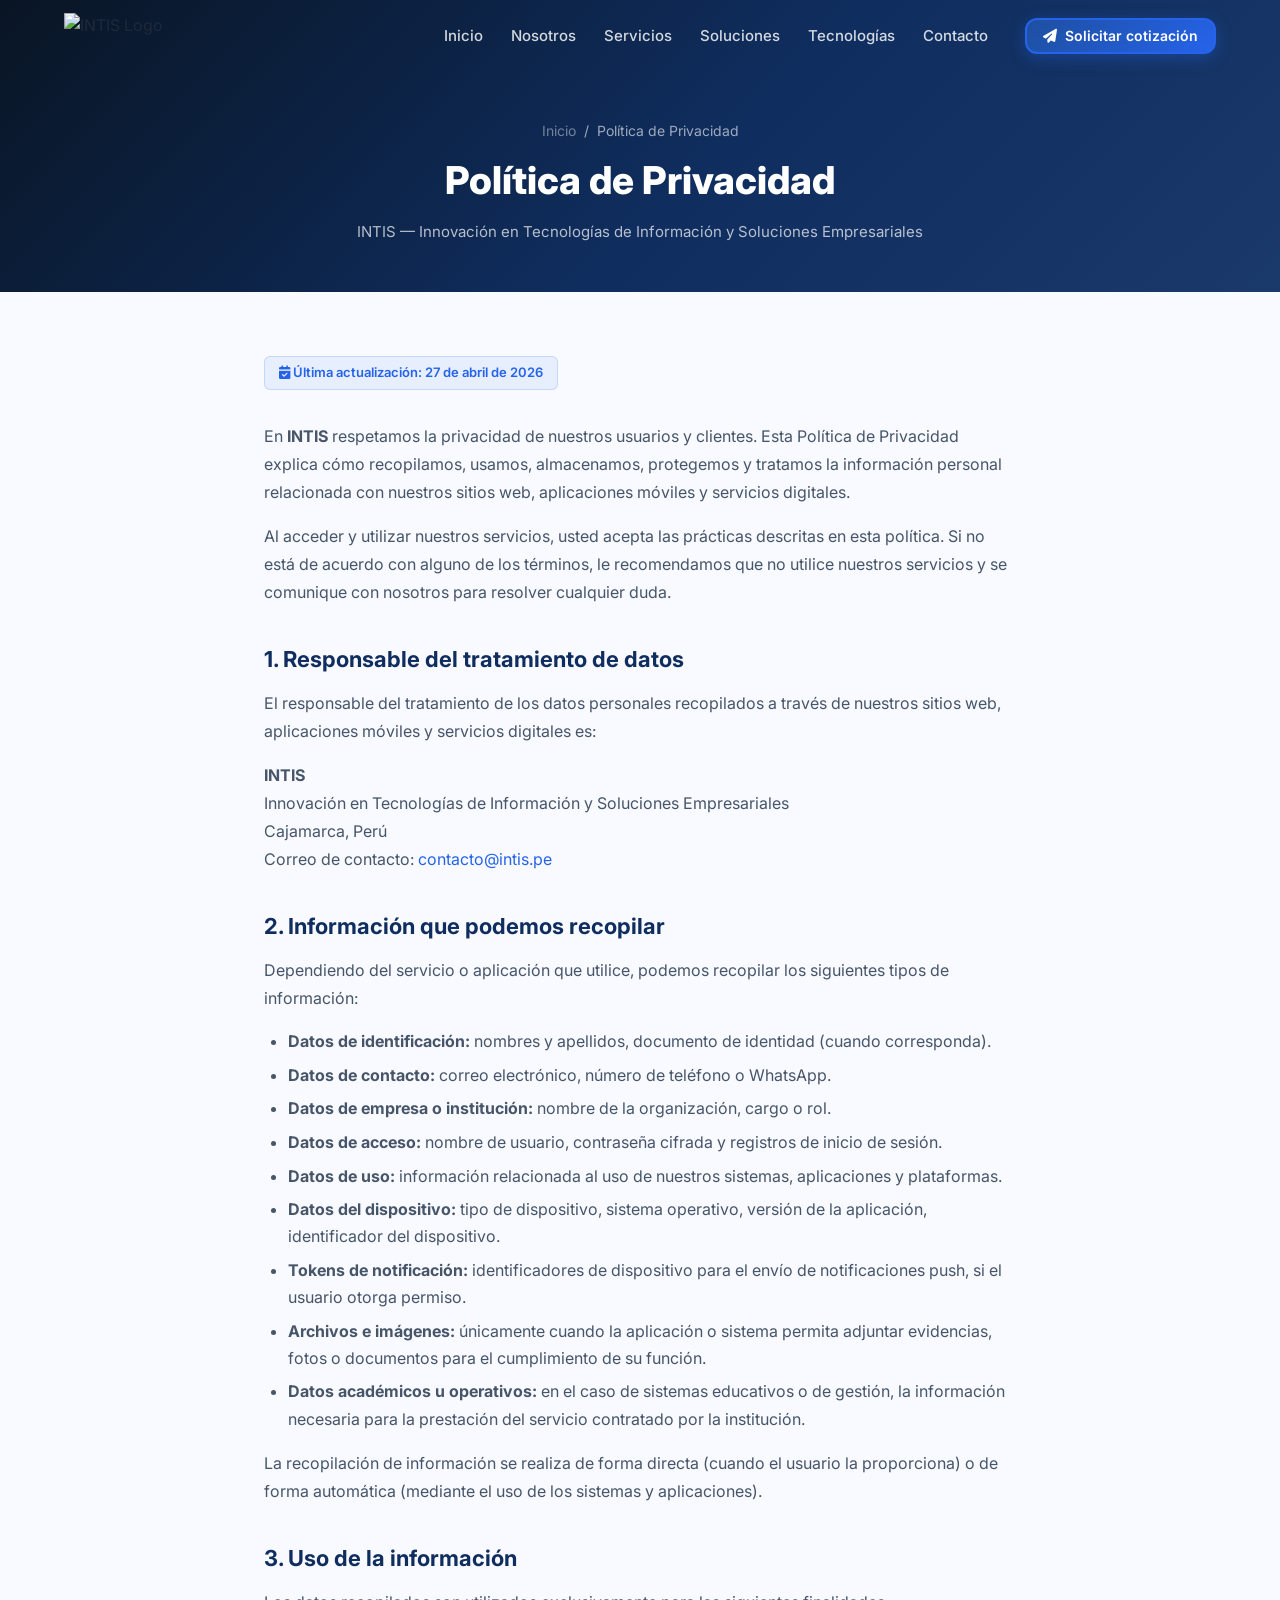
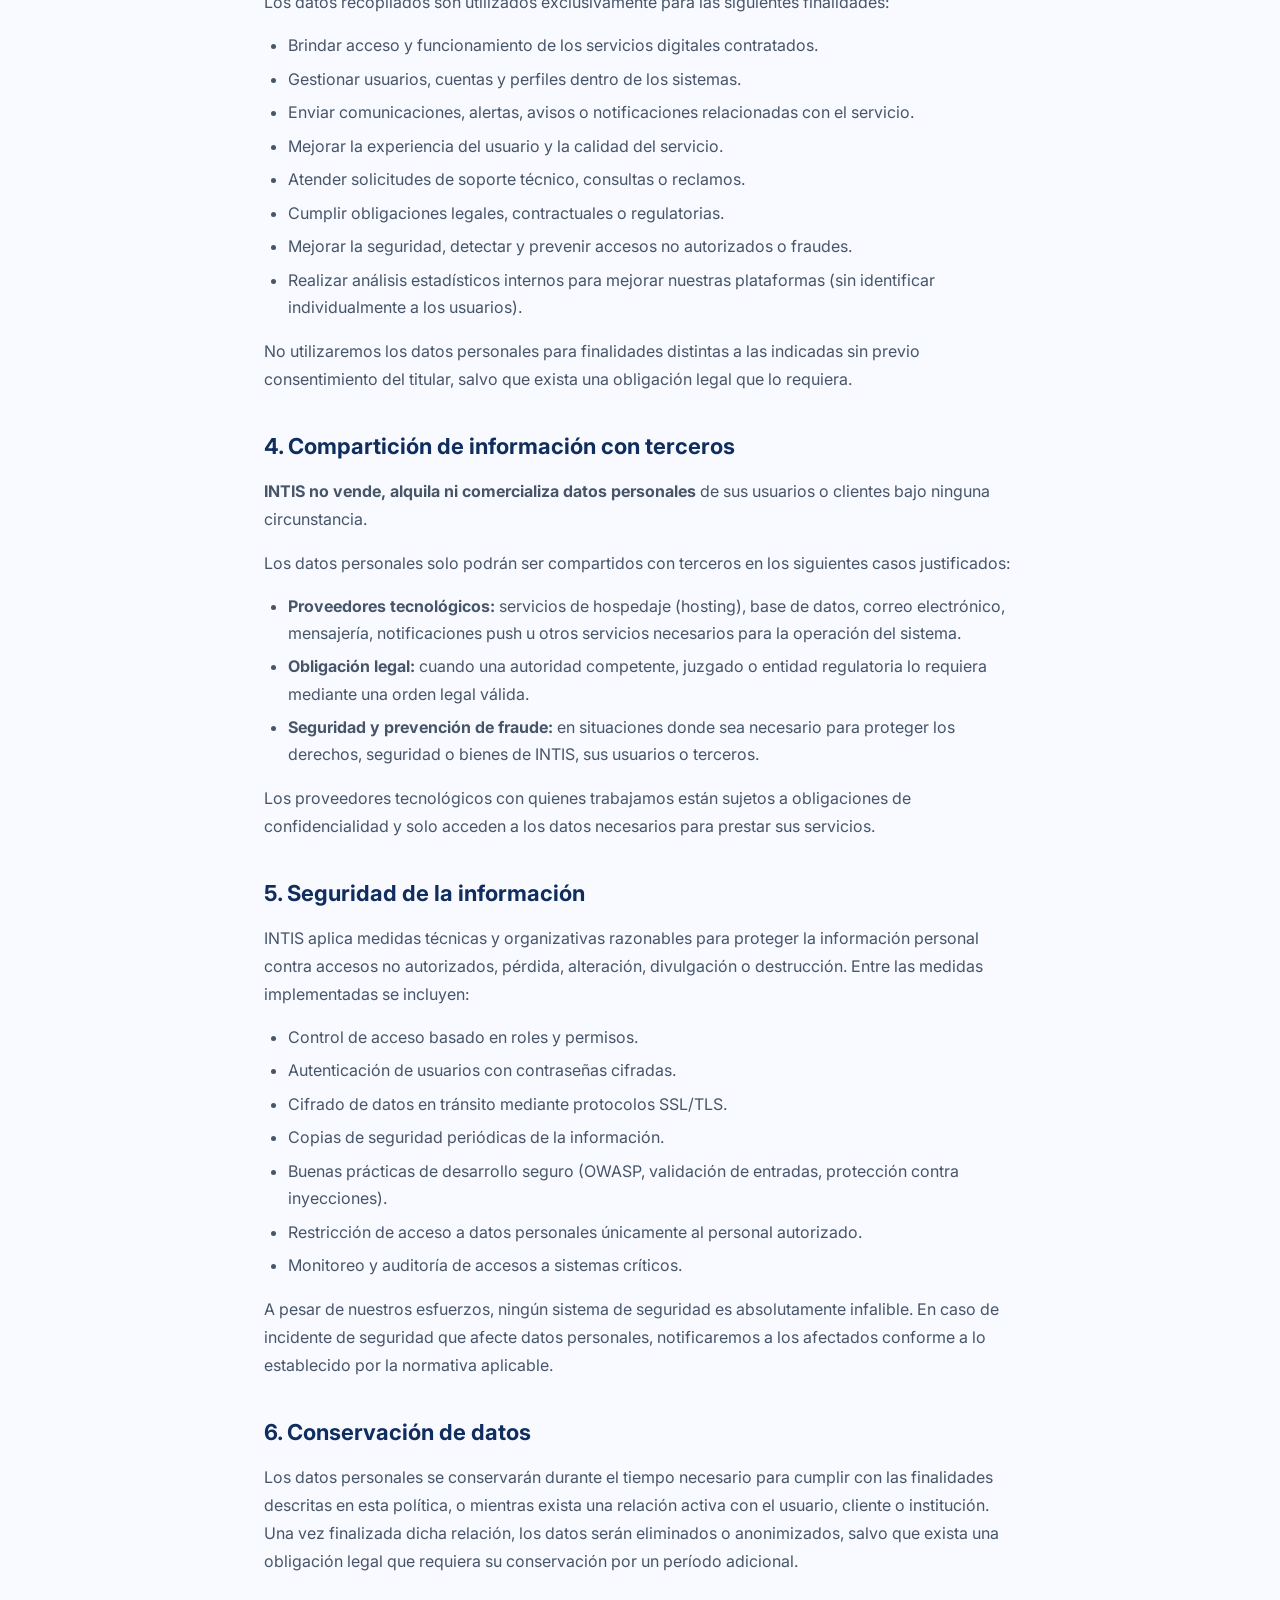
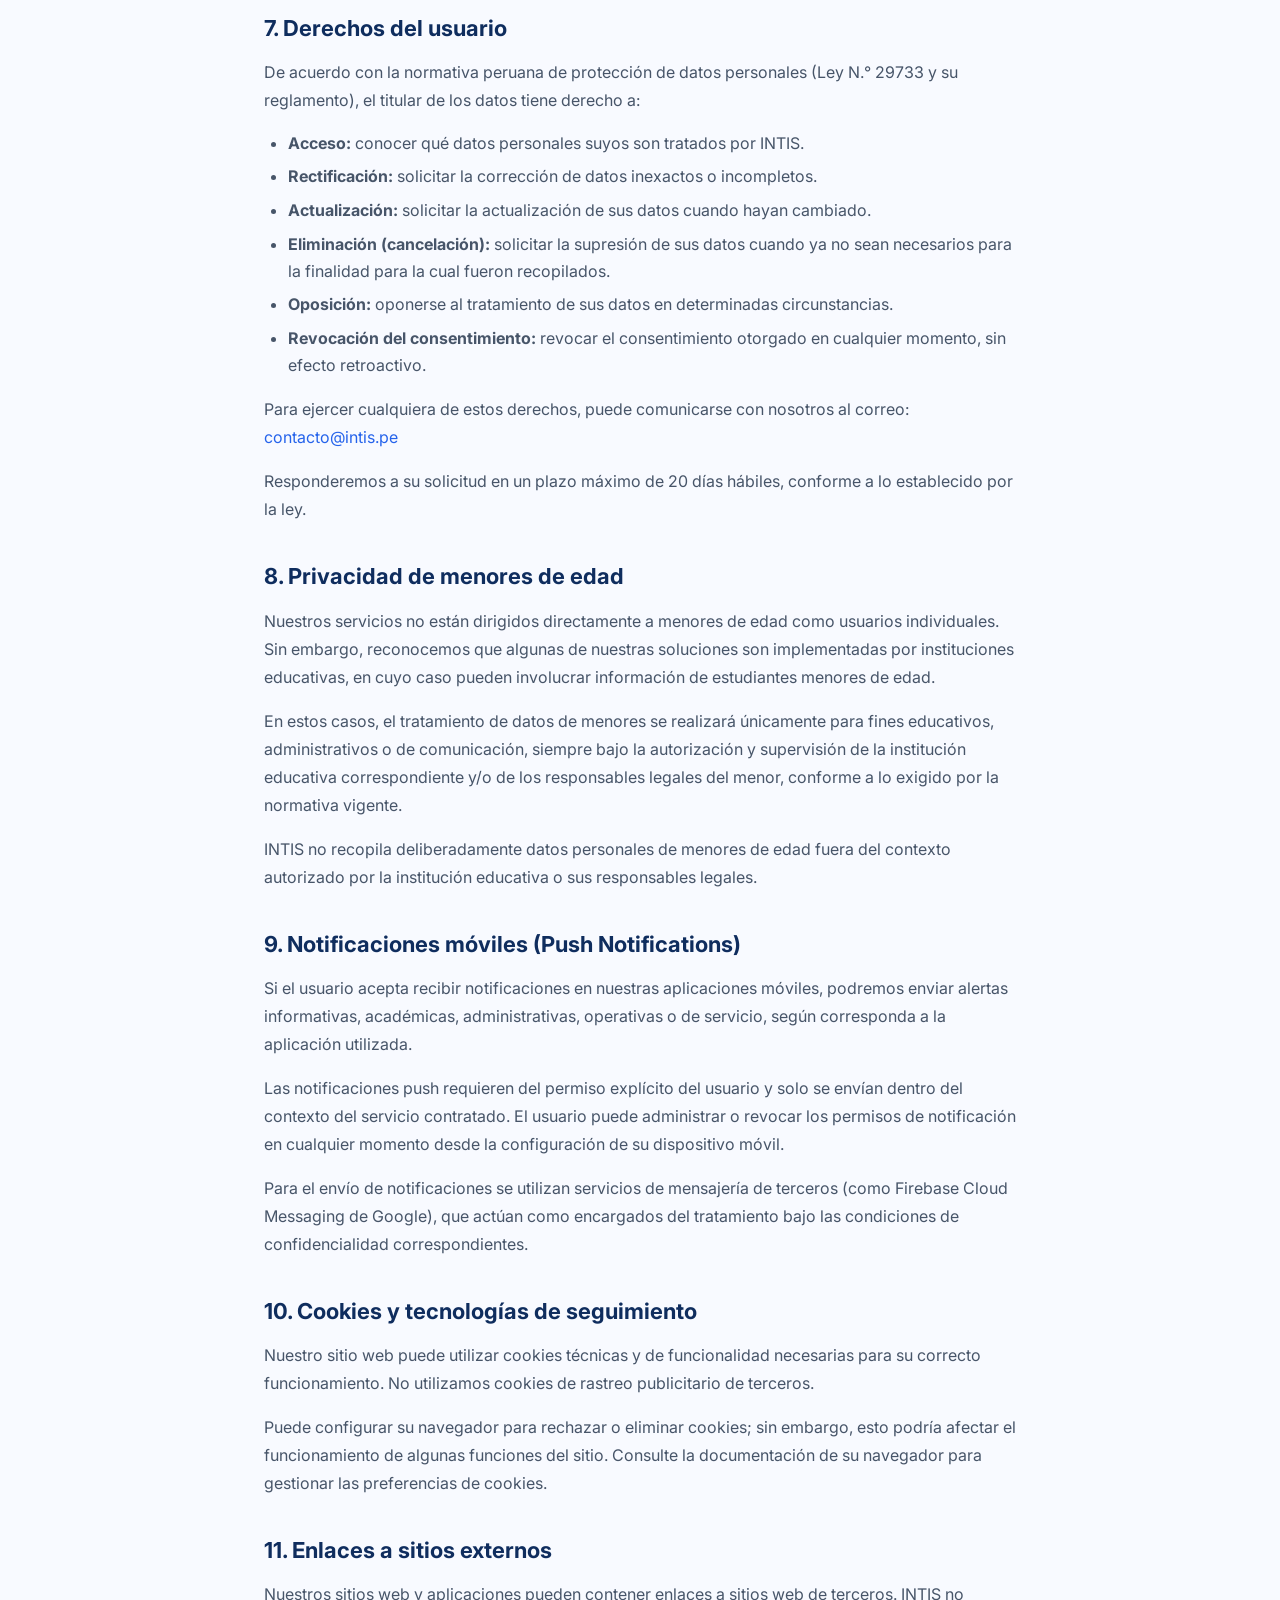
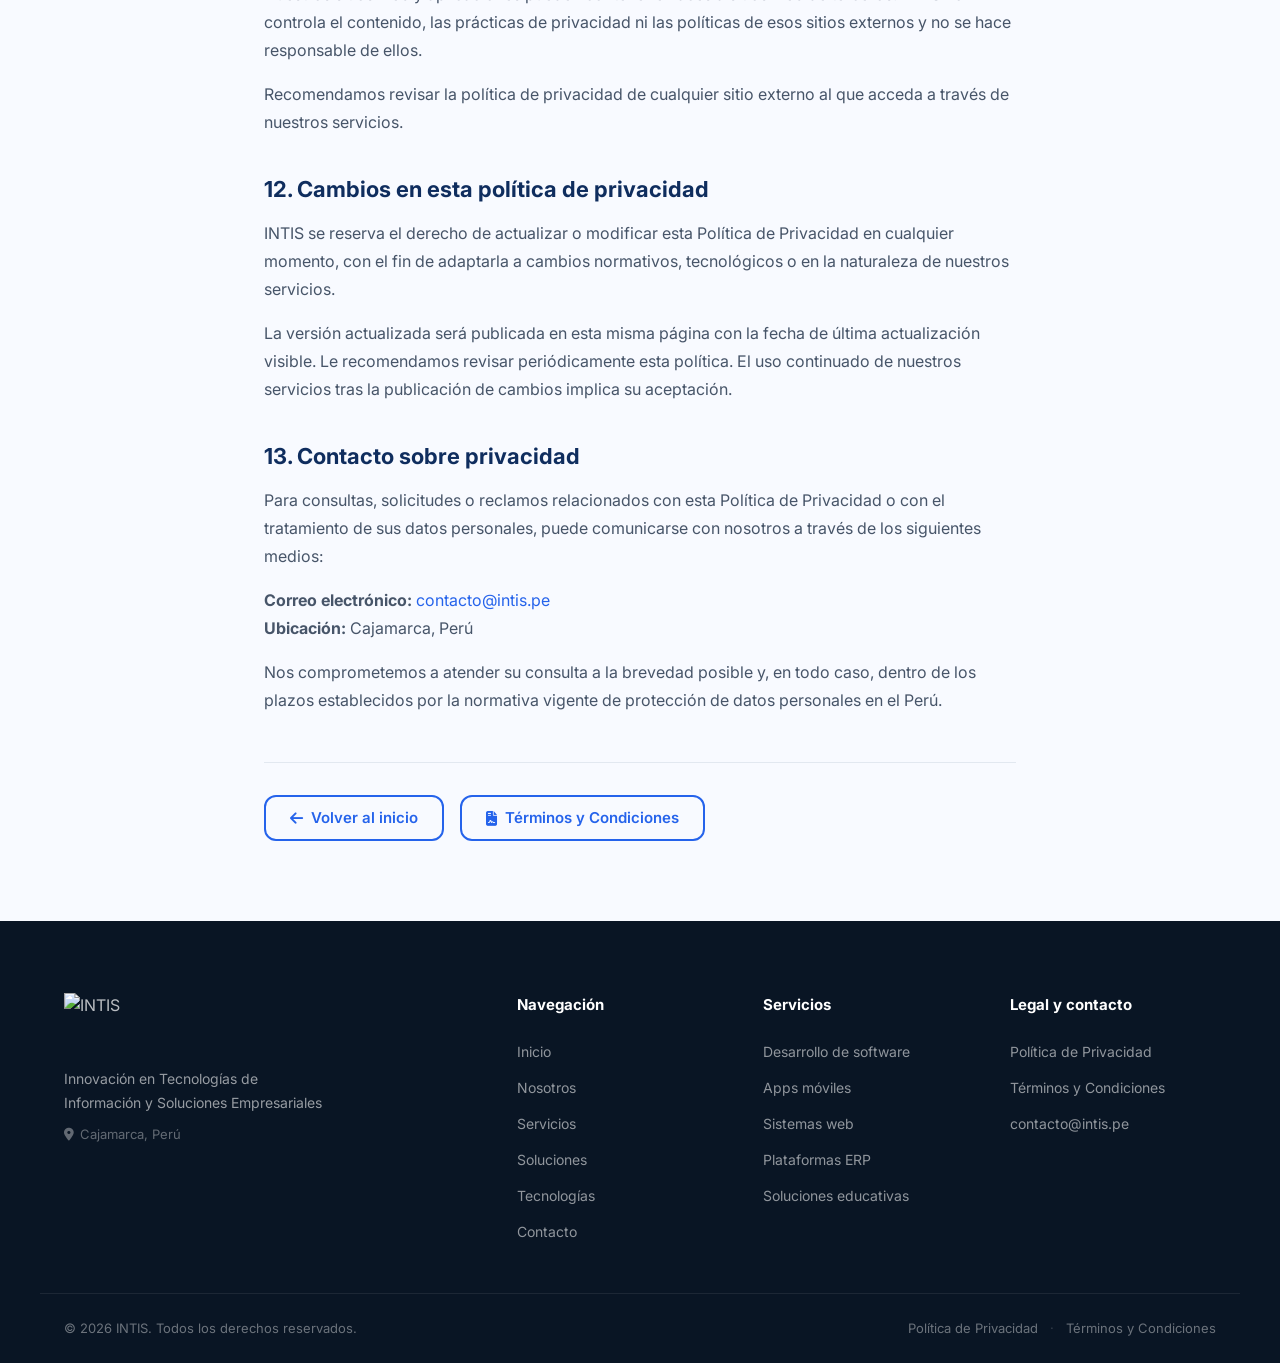
==== politica-privacidad.html @ 4934dee0 "first commit" ====
<!DOCTYPE html>
<html lang="es">
<head>
    <meta charset="UTF-8">
    <meta name="viewport" content="width=device-width, initial-scale=1.0">

    <title>Política de Privacidad | INTIS — Soluciones Tecnológicas Empresariales</title>
    <meta name="description" content="Política de Privacidad de INTIS. Conozca cómo recopilamos, usamos y protegemos sus datos personales en nuestros servicios digitales y aplicaciones móviles.">
    <meta name="robots" content="index, follow">
    <link rel="canonical" href="https://www.intis.pe/politica-privacidad.html">

    <!-- Open Graph -->
    <meta property="og:type"        content="website">
    <meta property="og:url"         content="https://www.intis.pe/politica-privacidad.html">
    <meta property="og:title"       content="Política de Privacidad | INTIS">
    <meta property="og:description" content="Conozca cómo INTIS recopila, usa y protege sus datos personales.">
    <meta property="og:locale"      content="es_PE">

    <link rel="icon" type="image/png" href="assets/logo.png">
    <link rel="preconnect" href="https://fonts.googleapis.com">
    <link rel="preconnect" href="https://fonts.gstatic.com" crossorigin>
    <link href="https://fonts.googleapis.com/css2?family=Inter:wght@300;400;500;600;700;800&display=swap" rel="stylesheet">
    <link rel="stylesheet" href="https://cdnjs.cloudflare.com/ajax/libs/font-awesome/6.4.0/css/all.min.css">
    <link rel="stylesheet" href="css/styles.css">
</head>
<body>

<!-- HEADER -->
<header class="header" id="header">
    <nav class="nav container" role="navigation" aria-label="Navegación principal">
        <a href="index.html" class="nav__logo" aria-label="INTIS — Inicio">
            <img src="assets/logo.png" alt="INTIS Logo" class="nav__logo-img">
        </a>
        <ul class="nav__menu" id="nav-menu" role="list">
            <li class="nav__item"><a href="index.html#inicio"      class="nav__link">Inicio</a></li>
            <li class="nav__item"><a href="index.html#nosotros"    class="nav__link">Nosotros</a></li>
            <li class="nav__item"><a href="index.html#servicios"   class="nav__link">Servicios</a></li>
            <li class="nav__item"><a href="index.html#soluciones"  class="nav__link">Soluciones</a></li>
            <li class="nav__item"><a href="index.html#tecnologias" class="nav__link">Tecnologías</a></li>
            <li class="nav__item"><a href="index.html#contacto"    class="nav__link">Contacto</a></li>
        </ul>
        <div class="nav__actions">
            <a href="index.html#contacto" class="btn btn--primary btn--sm">
                <i class="fas fa-paper-plane" aria-hidden="true"></i> Solicitar cotización
            </a>
            <button class="nav__toggle" id="nav-toggle" aria-label="Abrir menú" aria-expanded="false">
                <span></span><span></span><span></span>
            </button>
        </div>
    </nav>
</header>

<main id="main-content">

    <!-- PAGE HERO -->
    <div class="page-hero">
        <div class="container">
            <p style="margin-bottom:0.5rem; opacity:0.6; font-size:0.875rem;">
                <a href="index.html" style="color:rgba(255,255,255,0.7);">Inicio</a>
                &nbsp;/&nbsp; Política de Privacidad
            </p>
            <h1>Política de Privacidad</h1>
            <p>INTIS — Innovación en Tecnologías de Información y Soluciones Empresariales</p>
        </div>
    </div>

    <!-- CONTENIDO LEGAL -->
    <div class="legal-content">

        <span class="legal-updated">
            <i class="fas fa-calendar-check" aria-hidden="true"></i>
            Última actualización: 27 de abril de 2026
        </span>

        <p>
            En <strong>INTIS</strong> respetamos la privacidad de nuestros usuarios y clientes. Esta Política de Privacidad explica cómo recopilamos, usamos, almacenamos, protegemos y tratamos la información personal relacionada con nuestros sitios web, aplicaciones móviles y servicios digitales.
        </p>
        <p>
            Al acceder y utilizar nuestros servicios, usted acepta las prácticas descritas en esta política. Si no está de acuerdo con alguno de los términos, le recomendamos que no utilice nuestros servicios y se comunique con nosotros para resolver cualquier duda.
        </p>

        <!-- 1 -->
        <h2>1. Responsable del tratamiento de datos</h2>
        <p>
            El responsable del tratamiento de los datos personales recopilados a través de nuestros sitios web, aplicaciones móviles y servicios digitales es:
        </p>
        <p>
            <strong>INTIS</strong><br>
            Innovación en Tecnologías de Información y Soluciones Empresariales<br>
            Cajamarca, Perú<br>
            Correo de contacto: <a href="mailto:contacto@intis.pe">contacto@intis.pe</a>
        </p>

        <!-- 2 -->
        <h2>2. Información que podemos recopilar</h2>
        <p>Dependiendo del servicio o aplicación que utilice, podemos recopilar los siguientes tipos de información:</p>
        <ul>
            <li><strong>Datos de identificación:</strong> nombres y apellidos, documento de identidad (cuando corresponda).</li>
            <li><strong>Datos de contacto:</strong> correo electrónico, número de teléfono o WhatsApp.</li>
            <li><strong>Datos de empresa o institución:</strong> nombre de la organización, cargo o rol.</li>
            <li><strong>Datos de acceso:</strong> nombre de usuario, contraseña cifrada y registros de inicio de sesión.</li>
            <li><strong>Datos de uso:</strong> información relacionada al uso de nuestros sistemas, aplicaciones y plataformas.</li>
            <li><strong>Datos del dispositivo:</strong> tipo de dispositivo, sistema operativo, versión de la aplicación, identificador del dispositivo.</li>
            <li><strong>Tokens de notificación:</strong> identificadores de dispositivo para el envío de notificaciones push, si el usuario otorga permiso.</li>
            <li><strong>Archivos e imágenes:</strong> únicamente cuando la aplicación o sistema permita adjuntar evidencias, fotos o documentos para el cumplimiento de su función.</li>
            <li><strong>Datos académicos u operativos:</strong> en el caso de sistemas educativos o de gestión, la información necesaria para la prestación del servicio contratado por la institución.</li>
        </ul>
        <p>
            La recopilación de información se realiza de forma directa (cuando el usuario la proporciona) o de forma automática (mediante el uso de los sistemas y aplicaciones).
        </p>

        <!-- 3 -->
        <h2>3. Uso de la información</h2>
        <p>Los datos recopilados son utilizados exclusivamente para las siguientes finalidades:</p>
        <ul>
            <li>Brindar acceso y funcionamiento de los servicios digitales contratados.</li>
            <li>Gestionar usuarios, cuentas y perfiles dentro de los sistemas.</li>
            <li>Enviar comunicaciones, alertas, avisos o notificaciones relacionadas con el servicio.</li>
            <li>Mejorar la experiencia del usuario y la calidad del servicio.</li>
            <li>Atender solicitudes de soporte técnico, consultas o reclamos.</li>
            <li>Cumplir obligaciones legales, contractuales o regulatorias.</li>
            <li>Mejorar la seguridad, detectar y prevenir accesos no autorizados o fraudes.</li>
            <li>Realizar análisis estadísticos internos para mejorar nuestras plataformas (sin identificar individualmente a los usuarios).</li>
        </ul>
        <p>
            No utilizaremos los datos personales para finalidades distintas a las indicadas sin previo consentimiento del titular, salvo que exista una obligación legal que lo requiera.
        </p>

        <!-- 4 -->
        <h2>4. Compartición de información con terceros</h2>
        <p>
            <strong>INTIS no vende, alquila ni comercializa datos personales</strong> de sus usuarios o clientes bajo ninguna circunstancia.
        </p>
        <p>Los datos personales solo podrán ser compartidos con terceros en los siguientes casos justificados:</p>
        <ul>
            <li><strong>Proveedores tecnológicos:</strong> servicios de hospedaje (hosting), base de datos, correo electrónico, mensajería, notificaciones push u otros servicios necesarios para la operación del sistema.</li>
            <li><strong>Obligación legal:</strong> cuando una autoridad competente, juzgado o entidad regulatoria lo requiera mediante una orden legal válida.</li>
            <li><strong>Seguridad y prevención de fraude:</strong> en situaciones donde sea necesario para proteger los derechos, seguridad o bienes de INTIS, sus usuarios o terceros.</li>
        </ul>
        <p>
            Los proveedores tecnológicos con quienes trabajamos están sujetos a obligaciones de confidencialidad y solo acceden a los datos necesarios para prestar sus servicios.
        </p>

        <!-- 5 -->
        <h2>5. Seguridad de la información</h2>
        <p>
            INTIS aplica medidas técnicas y organizativas razonables para proteger la información personal contra accesos no autorizados, pérdida, alteración, divulgación o destrucción. Entre las medidas implementadas se incluyen:
        </p>
        <ul>
            <li>Control de acceso basado en roles y permisos.</li>
            <li>Autenticación de usuarios con contraseñas cifradas.</li>
            <li>Cifrado de datos en tránsito mediante protocolos SSL/TLS.</li>
            <li>Copias de seguridad periódicas de la información.</li>
            <li>Buenas prácticas de desarrollo seguro (OWASP, validación de entradas, protección contra inyecciones).</li>
            <li>Restricción de acceso a datos personales únicamente al personal autorizado.</li>
            <li>Monitoreo y auditoría de accesos a sistemas críticos.</li>
        </ul>
        <p>
            A pesar de nuestros esfuerzos, ningún sistema de seguridad es absolutamente infalible. En caso de incidente de seguridad que afecte datos personales, notificaremos a los afectados conforme a lo establecido por la normativa aplicable.
        </p>

        <!-- 6 -->
        <h2>6. Conservación de datos</h2>
        <p>
            Los datos personales se conservarán durante el tiempo necesario para cumplir con las finalidades descritas en esta política, o mientras exista una relación activa con el usuario, cliente o institución. Una vez finalizada dicha relación, los datos serán eliminados o anonimizados, salvo que exista una obligación legal que requiera su conservación por un período adicional.
        </p>

        <!-- 7 -->
        <h2>7. Derechos del usuario</h2>
        <p>
            De acuerdo con la normativa peruana de protección de datos personales (Ley N.° 29733 y su reglamento), el titular de los datos tiene derecho a:
        </p>
        <ul>
            <li><strong>Acceso:</strong> conocer qué datos personales suyos son tratados por INTIS.</li>
            <li><strong>Rectificación:</strong> solicitar la corrección de datos inexactos o incompletos.</li>
            <li><strong>Actualización:</strong> solicitar la actualización de sus datos cuando hayan cambiado.</li>
            <li><strong>Eliminación (cancelación):</strong> solicitar la supresión de sus datos cuando ya no sean necesarios para la finalidad para la cual fueron recopilados.</li>
            <li><strong>Oposición:</strong> oponerse al tratamiento de sus datos en determinadas circunstancias.</li>
            <li><strong>Revocación del consentimiento:</strong> revocar el consentimiento otorgado en cualquier momento, sin efecto retroactivo.</li>
        </ul>
        <p>
            Para ejercer cualquiera de estos derechos, puede comunicarse con nosotros al correo:
            <a href="mailto:contacto@intis.pe">contacto@intis.pe</a>
        </p>
        <p>
            Responderemos a su solicitud en un plazo máximo de 20 días hábiles, conforme a lo establecido por la ley.
        </p>

        <!-- 8 -->
        <h2>8. Privacidad de menores de edad</h2>
        <p>
            Nuestros servicios no están dirigidos directamente a menores de edad como usuarios individuales. Sin embargo, reconocemos que algunas de nuestras soluciones son implementadas por instituciones educativas, en cuyo caso pueden involucrar información de estudiantes menores de edad.
        </p>
        <p>
            En estos casos, el tratamiento de datos de menores se realizará únicamente para fines educativos, administrativos o de comunicación, siempre bajo la autorización y supervisión de la institución educativa correspondiente y/o de los responsables legales del menor, conforme a lo exigido por la normativa vigente.
        </p>
        <p>
            INTIS no recopila deliberadamente datos personales de menores de edad fuera del contexto autorizado por la institución educativa o sus responsables legales.
        </p>

        <!-- 9 -->
        <h2>9. Notificaciones móviles (Push Notifications)</h2>
        <p>
            Si el usuario acepta recibir notificaciones en nuestras aplicaciones móviles, podremos enviar alertas informativas, académicas, administrativas, operativas o de servicio, según corresponda a la aplicación utilizada.
        </p>
        <p>
            Las notificaciones push requieren del permiso explícito del usuario y solo se envían dentro del contexto del servicio contratado. El usuario puede administrar o revocar los permisos de notificación en cualquier momento desde la configuración de su dispositivo móvil.
        </p>
        <p>
            Para el envío de notificaciones se utilizan servicios de mensajería de terceros (como Firebase Cloud Messaging de Google), que actúan como encargados del tratamiento bajo las condiciones de confidencialidad correspondientes.
        </p>

        <!-- 10 -->
        <h2>10. Cookies y tecnologías de seguimiento</h2>
        <p>
            Nuestro sitio web puede utilizar cookies técnicas y de funcionalidad necesarias para su correcto funcionamiento. No utilizamos cookies de rastreo publicitario de terceros.
        </p>
        <p>
            Puede configurar su navegador para rechazar o eliminar cookies; sin embargo, esto podría afectar el funcionamiento de algunas funciones del sitio. Consulte la documentación de su navegador para gestionar las preferencias de cookies.
        </p>

        <!-- 11 -->
        <h2>11. Enlaces a sitios externos</h2>
        <p>
            Nuestros sitios web y aplicaciones pueden contener enlaces a sitios web de terceros. INTIS no controla el contenido, las prácticas de privacidad ni las políticas de esos sitios externos y no se hace responsable de ellos.
        </p>
        <p>
            Recomendamos revisar la política de privacidad de cualquier sitio externo al que acceda a través de nuestros servicios.
        </p>

        <!-- 12 -->
        <h2>12. Cambios en esta política de privacidad</h2>
        <p>
            INTIS se reserva el derecho de actualizar o modificar esta Política de Privacidad en cualquier momento, con el fin de adaptarla a cambios normativos, tecnológicos o en la naturaleza de nuestros servicios.
        </p>
        <p>
            La versión actualizada será publicada en esta misma página con la fecha de última actualización visible. Le recomendamos revisar periódicamente esta política. El uso continuado de nuestros servicios tras la publicación de cambios implica su aceptación.
        </p>

        <!-- 13 -->
        <h2>13. Contacto sobre privacidad</h2>
        <p>
            Para consultas, solicitudes o reclamos relacionados con esta Política de Privacidad o con el tratamiento de sus datos personales, puede comunicarse con nosotros a través de los siguientes medios:
        </p>
        <p>
            <strong>Correo electrónico:</strong> <a href="mailto:contacto@intis.pe">contacto@intis.pe</a><br>
            <strong>Ubicación:</strong> Cajamarca, Perú
        </p>
        <p>
            Nos comprometemos a atender su consulta a la brevedad posible y, en todo caso, dentro de los plazos establecidos por la normativa vigente de protección de datos personales en el Perú.
        </p>

        <!-- Volver -->
        <div style="margin-top:3rem; padding-top:2rem; border-top:1px solid #e2e8f0; display:flex; gap:1rem; flex-wrap:wrap;">
            <a href="index.html" class="btn btn--ghost">
                <i class="fas fa-arrow-left" aria-hidden="true"></i> Volver al inicio
            </a>
            <a href="terminos-condiciones.html" class="btn btn--ghost">
                <i class="fas fa-file-contract" aria-hidden="true"></i> Términos y Condiciones
            </a>
        </div>

    </div><!-- /.legal-content -->

</main>

<!-- FOOTER -->
<footer class="footer">
    <div class="footer__main container">
        <div class="footer__brand">
            <a href="index.html" aria-label="INTIS — Inicio">
                <img src="assets/logo.png" alt="INTIS" class="footer__logo">
            </a>
            <p class="footer__tagline">Innovación en Tecnologías de Información y Soluciones Empresariales</p>
            <p class="footer__location"><i class="fas fa-location-dot" aria-hidden="true"></i> Cajamarca, Perú</p>
        </div>
        <div class="footer__col">
            <h4>Navegación</h4>
            <ul>
                <li><a href="index.html#inicio">Inicio</a></li>
                <li><a href="index.html#nosotros">Nosotros</a></li>
                <li><a href="index.html#servicios">Servicios</a></li>
                <li><a href="index.html#soluciones">Soluciones</a></li>
                <li><a href="index.html#tecnologias">Tecnologías</a></li>
                <li><a href="index.html#contacto">Contacto</a></li>
            </ul>
        </div>
        <div class="footer__col">
            <h4>Servicios</h4>
            <ul>
                <li><a href="index.html#servicios">Desarrollo de software</a></li>
                <li><a href="index.html#servicios">Apps móviles</a></li>
                <li><a href="index.html#servicios">Sistemas web</a></li>
                <li><a href="index.html#servicios">Plataformas ERP</a></li>
                <li><a href="index.html#servicios">Soluciones educativas</a></li>
            </ul>
        </div>
        <div class="footer__col">
            <h4>Legal y contacto</h4>
            <ul>
                <li><a href="politica-privacidad.html">Política de Privacidad</a></li>
                <li><a href="terminos-condiciones.html">Términos y Condiciones</a></li>
                <li><a href="mailto:contacto@intis.pe">contacto@intis.pe</a></li>
            </ul>
        </div>
    </div>
    <div class="footer__bottom container">
        <p>&copy; <span id="copyright-year"></span> INTIS. Todos los derechos reservados.</p>
        <nav class="footer__legal" aria-label="Navegación legal">
            <a href="politica-privacidad.html">Política de Privacidad</a>
            <span aria-hidden="true">·</span>
            <a href="terminos-condiciones.html">Términos y Condiciones</a>
        </nav>
    </div>
</footer>

<button class="back-to-top" id="back-to-top" aria-label="Volver al inicio">
    <i class="fas fa-arrow-up" aria-hidden="true"></i>
</button>

<script src="js/main.js"></script>
</body>
</html>
---- css/styles.css ----
/* =============================================================
   INTIS - Innovación en Tecnologías de Información y Soluciones Empresariales
   styles.css  |  v1.0
   ============================================================= */

/* --- Custom Properties ------------------------------------------------------- */
:root {
    --c-dark:        #091524;
    --c-navy:        #0f2d5e;
    --c-blue:        #1e4fa0;
    --c-accent:      #2563eb;
    --c-accent-2:    #3b82f6;
    --c-glow:        #60a5fa;
    --c-white:       #ffffff;
    --c-bg:          #f8faff;
    --c-bg-alt:      #eef2fb;
    --c-text:        #1e293b;
    --c-text-mid:    #475569;
    --c-text-light:  #94a3b8;
    --c-border:      #e2e8f0;

    --gradient-hero:   linear-gradient(135deg, #091524 0%, #0f2d5e 55%, #1a3a6b 100%);
    --gradient-accent: linear-gradient(135deg, #1e4fa0 0%, #2563eb 100%);
    --gradient-card:   linear-gradient(145deg, #ffffff 0%, #f0f6ff 100%);
    --gradient-dark:   linear-gradient(145deg, #0f2d5e 0%, #091524 100%);

    --shadow-sm:  0 1px 4px rgba(15, 45, 94, 0.08);
    --shadow-md:  0 4px 20px rgba(15, 45, 94, 0.12);
    --shadow-lg:  0 10px 40px rgba(15, 45, 94, 0.18);
    --shadow-xl:  0 20px 60px rgba(15, 45, 94, 0.22);

    --radius-sm: 6px;
    --radius-md: 12px;
    --radius-lg: 20px;
    --radius-xl: 28px;

    --transition:      all 0.3s ease;
    --transition-slow: all 0.5s ease;

    --font:        'Inter', system-ui, -apple-system, sans-serif;
    --max-width:   1200px;
    --nav-height:  72px;
}

/* --- Reset ------------------------------------------------------------------- */
*, *::before, *::after { box-sizing: border-box; margin: 0; padding: 0; }
html { scroll-behavior: smooth; font-size: 16px; }
body {
    font-family: var(--font);
    color: var(--c-text);
    background: var(--c-bg);
    line-height: 1.6;
    -webkit-font-smoothing: antialiased;
    -moz-osx-font-smoothing: grayscale;
}
img { max-width: 100%; height: auto; display: block; }
a { text-decoration: none; color: inherit; transition: var(--transition); }
ul { list-style: none; }
input, textarea, select, button { font-family: var(--font); }

/* --- Utilities --------------------------------------------------------------- */
.container {
    max-width: var(--max-width);
    margin: 0 auto;
    padding: 0 1.5rem;
}
.highlight {
    background: linear-gradient(135deg, #60a5fa, #2563eb);
    -webkit-background-clip: text;
    -webkit-text-fill-color: transparent;
    background-clip: text;
}
.sr-only {
    position: absolute;
    width: 1px; height: 1px;
    padding: 0; overflow: hidden;
    clip: rect(0,0,0,0);
    white-space: nowrap; border: 0;
}

/* --- Buttons ----------------------------------------------------------------- */
.btn {
    display: inline-flex;
    align-items: center;
    justify-content: center;
    gap: 0.5rem;
    padding: 0.75rem 1.5rem;
    border-radius: var(--radius-md);
    font-weight: 600;
    font-size: 0.9375rem;
    cursor: pointer;
    border: 2px solid transparent;
    transition: var(--transition);
    white-space: nowrap;
    text-decoration: none;
    line-height: 1.2;
}
.btn--primary {
    background: var(--gradient-accent);
    color: var(--c-white);
    border-color: var(--c-accent);
    box-shadow: 0 4px 15px rgba(37, 99, 235, 0.35);
}
.btn--primary:hover {
    transform: translateY(-2px);
    box-shadow: 0 8px 28px rgba(37, 99, 235, 0.5);
}
.btn--outline {
    background: transparent;
    color: var(--c-white);
    border-color: rgba(255, 255, 255, 0.45);
}
.btn--outline:hover {
    background: rgba(255, 255, 255, 0.1);
    border-color: var(--c-white);
}
.btn--ghost {
    background: transparent;
    color: var(--c-accent);
    border-color: var(--c-accent);
}
.btn--ghost:hover {
    background: rgba(37, 99, 235, 0.08);
}
.btn--whatsapp {
    background: #25D366;
    color: var(--c-white);
    border-color: #25D366;
    box-shadow: 0 4px 15px rgba(37, 211, 102, 0.3);
    margin-top: 1.75rem;
    width: 100%;
}
.btn--whatsapp:hover {
    background: #1ebe5d;
    transform: translateY(-2px);
    box-shadow: 0 8px 28px rgba(37, 211, 102, 0.45);
}
.btn--sm  { padding: 0.5rem 1rem; font-size: 0.875rem; }
.btn--lg  { padding: 0.95rem 2.25rem; font-size: 1rem; }
.btn--full { width: 100%; }

/* --- Header / Navigation ----------------------------------------------------- */
.header {
    position: fixed;
    top: 0; left: 0; right: 0;
    z-index: 1000;
    height: var(--nav-height);
    background: transparent;
    transition: background 0.4s ease, box-shadow 0.4s ease;
}
.header.scrolled {
    background: rgba(9, 21, 36, 0.96);
    backdrop-filter: blur(12px);
    -webkit-backdrop-filter: blur(12px);
    box-shadow: 0 2px 24px rgba(0, 0, 0, 0.35);
}
.nav {
    display: flex;
    align-items: center;
    height: var(--nav-height);
    gap: 1.5rem;
}
.nav__logo { flex-shrink: 0; }
.nav__logo-img {
    height: 46px;
    width: auto;
    object-fit: contain;
}
.nav__menu {
    display: flex;
    gap: 0.15rem;
    margin-left: auto;
}
.nav__link {
    color: rgba(255, 255, 255, 0.82);
    font-size: 0.9375rem;
    font-weight: 500;
    padding: 0.5rem 0.8rem;
    border-radius: var(--radius-sm);
    transition: var(--transition);
}
.nav__link:hover,
.nav__link.active {
    color: var(--c-white);
    background: rgba(255, 255, 255, 0.1);
}
.nav__actions {
    display: flex;
    align-items: center;
    gap: 1rem;
    flex-shrink: 0;
}
.nav__toggle {
    display: none;
    flex-direction: column;
    gap: 5px;
    background: none;
    border: none;
    cursor: pointer;
    padding: 0.3rem;
    margin-left: 0.5rem;
}
.nav__toggle span {
    display: block;
    width: 24px;
    height: 2px;
    background: var(--c-white);
    border-radius: 2px;
    transition: var(--transition);
}

/* --- Hero -------------------------------------------------------------------- */
.hero {
    position: relative;
    background: var(--gradient-hero);
    min-height: 100vh;
    display: flex;
    align-items: center;
    overflow: hidden;
    padding-top: var(--nav-height);
}
.hero__bg {
    position: absolute;
    inset: 0;
    pointer-events: none;
    overflow: hidden;
}
.hero__grid {
    position: absolute;
    inset: 0;
    background-image:
        linear-gradient(rgba(37, 99, 235, 0.08) 1px, transparent 1px),
        linear-gradient(90deg, rgba(37, 99, 235, 0.08) 1px, transparent 1px);
    background-size: 60px 60px;
    mask-image: radial-gradient(ellipse 80% 80% at 50% 50%, black 30%, transparent 80%);
}
.hero__glow {
    position: absolute;
    width: 600px;
    height: 600px;
    border-radius: 50%;
    background: radial-gradient(circle, rgba(37,99,235,0.15) 0%, transparent 70%);
    top: -100px;
    right: -100px;
    pointer-events: none;
}
.hero__content {
    display: grid;
    grid-template-columns: 1fr 1fr;
    gap: 4rem;
    align-items: center;
    padding-top: 5rem;
    padding-bottom: 7rem;
    position: relative;
    z-index: 1;
}
.hero__badge {
    display: inline-flex;
    align-items: center;
    gap: 0.5rem;
    background: rgba(37, 99, 235, 0.18);
    color: var(--c-glow);
    border: 1px solid rgba(96, 165, 250, 0.3);
    padding: 0.4rem 1rem;
    border-radius: 100px;
    font-size: 0.8125rem;
    font-weight: 600;
    letter-spacing: 0.3px;
    margin-bottom: 1.5rem;
}
.hero__title {
    font-size: clamp(2rem, 3.8vw, 3.25rem);
    font-weight: 800;
    line-height: 1.14;
    color: var(--c-white);
    margin-bottom: 1.25rem;
    letter-spacing: -0.5px;
}
.hero__subtitle {
    font-size: 1.0625rem;
    color: rgba(255, 255, 255, 0.72);
    margin-bottom: 2.25rem;
    line-height: 1.75;
    max-width: 520px;
}
.hero__btns {
    display: flex;
    gap: 1rem;
    flex-wrap: wrap;
    margin-bottom: 3rem;
}
.hero__stats {
    display: flex;
    align-items: center;
    gap: 2rem;
}
.hero__stat { text-align: center; }
.hero__stat-number {
    display: block;
    font-size: 1.875rem;
    font-weight: 800;
    color: var(--c-white);
    line-height: 1;
    margin-bottom: 0.2rem;
}
.hero__stat-label {
    font-size: 0.75rem;
    color: rgba(255, 255, 255, 0.55);
    text-transform: uppercase;
    letter-spacing: 0.8px;
}
.hero__stat-divider {
    width: 1px;
    height: 36px;
    background: rgba(255, 255, 255, 0.2);
}

/* Hero visual */
.hero__visual {
    position: relative;
    display: flex;
    justify-content: center;
    align-items: center;
    min-height: 420px;
}
.hero__logo-center {
    width: 230px;
    height: 230px;
    border-radius: 50%;
    background: rgba(255, 255, 255, 0.05);
    border: 1px solid rgba(255, 255, 255, 0.1);
    display: flex;
    align-items: center;
    justify-content: center;
    padding: 1.75rem;
    box-shadow: 0 0 80px rgba(37, 99, 235, 0.3), inset 0 0 30px rgba(37,99,235,0.05);
}
.hero__logo {
    max-width: 190px;
    max-height: 190px;
    object-fit: contain;
}
.hero__card-float {
    position: absolute;
    background: rgba(255, 255, 255, 0.07);
    backdrop-filter: blur(12px);
    -webkit-backdrop-filter: blur(12px);
    border: 1px solid rgba(255, 255, 255, 0.14);
    border-radius: var(--radius-md);
    padding: 0.75rem 1.25rem;
    color: var(--c-white);
    display: flex;
    align-items: center;
    gap: 0.5rem;
    font-size: 0.875rem;
    font-weight: 600;
}
.hero__card-float i { color: var(--c-glow); font-size: 1.1rem; }
.hero__card-float--1 { top: 8%;  left: 0;   animation: float 4s ease-in-out infinite 0s; }
.hero__card-float--2 { bottom: 18%; right: 0;  animation: float 4s ease-in-out infinite 1.5s; }
.hero__card-float--3 { top: 50%; left: -4%; animation: float 4s ease-in-out infinite 0.8s; }
@keyframes float {
    0%, 100% { transform: translateY(0px); }
    50%       { transform: translateY(-10px); }
}

.hero__wave {
    position: absolute;
    bottom: 0; left: 0; right: 0;
    line-height: 0;
}
.hero__wave svg { width: 100%; display: block; }

/* --- Sections ---------------------------------------------------------------- */
.section { padding: 6rem 0; }
.section--alt { background: var(--c-bg-alt); }

.section__header {
    text-align: center;
    max-width: 660px;
    margin: 0 auto 3.75rem;
}
.section__badge {
    display: inline-block;
    background: rgba(37, 99, 235, 0.1);
    color: var(--c-accent);
    border: 1px solid rgba(37, 99, 235, 0.2);
    padding: 0.3rem 1rem;
    border-radius: 100px;
    font-size: 0.75rem;
    font-weight: 700;
    letter-spacing: 1px;
    text-transform: uppercase;
    margin-bottom: 0.85rem;
}
.section__title {
    font-size: clamp(1.75rem, 2.8vw, 2.5rem);
    font-weight: 800;
    margin-bottom: 1rem;
    letter-spacing: -0.3px;
}
.section__subtitle {
    color: var(--c-text-mid);
    font-size: 1.0625rem;
    line-height: 1.75;
}

/* --- About / Nosotros -------------------------------------------------------- */
.about__grid {
    display: grid;
    grid-template-columns: repeat(4, 1fr);
    gap: 1.5rem;
    margin-bottom: 2.5rem;
}
.about__card {
    background: var(--c-white);
    border: 1px solid var(--c-border);
    border-radius: var(--radius-lg);
    padding: 2rem 1.5rem;
    text-align: center;
    transition: var(--transition);
    box-shadow: var(--shadow-sm);
}
.about__card:hover {
    transform: translateY(-6px);
    box-shadow: var(--shadow-lg);
    border-color: rgba(37, 99, 235, 0.25);
}
.about__icon {
    width: 62px;
    height: 62px;
    background: linear-gradient(135deg, rgba(30, 79, 160, 0.1), rgba(37, 99, 235, 0.15));
    border-radius: var(--radius-md);
    display: flex;
    align-items: center;
    justify-content: center;
    margin: 0 auto 1.25rem;
    font-size: 1.5rem;
    color: var(--c-accent);
    transition: var(--transition);
}
.about__card:hover .about__icon {
    background: var(--gradient-accent);
    color: var(--c-white);
}
.about__card h3 {
    font-size: 1rem;
    font-weight: 700;
    margin-bottom: 0.5rem;
}
.about__card p {
    font-size: 0.875rem;
    color: var(--c-text-mid);
    line-height: 1.65;
}

.about__mission {
    display: grid;
    grid-template-columns: 1fr 1fr;
    gap: 1.5rem;
}
.about__mission-item {
    background: var(--gradient-dark);
    border-radius: var(--radius-lg);
    padding: 2rem 2rem;
    display: flex;
    gap: 1.25rem;
    align-items: flex-start;
    color: var(--c-white);
    box-shadow: var(--shadow-md);
}
.about__mission-icon {
    width: 50px;
    height: 50px;
    background: rgba(255, 255, 255, 0.12);
    border-radius: var(--radius-md);
    display: flex;
    align-items: center;
    justify-content: center;
    font-size: 1.25rem;
    flex-shrink: 0;
}
.about__mission-item h3 {
    font-size: 1.1rem;
    font-weight: 700;
    margin-bottom: 0.5rem;
}
.about__mission-item p {
    font-size: 0.875rem;
    opacity: 0.82;
    line-height: 1.65;
}

/* --- Services ---------------------------------------------------------------- */
.services__grid {
    display: grid;
    grid-template-columns: repeat(4, 1fr);
    gap: 1.25rem;
}
.service__card {
    background: var(--c-white);
    border: 1px solid var(--c-border);
    border-radius: var(--radius-lg);
    padding: 2rem 1.5rem;
    transition: var(--transition);
    box-shadow: var(--shadow-sm);
    position: relative;
    overflow: hidden;
}
.service__card::before {
    content: '';
    position: absolute;
    top: 0; left: 0; right: 0;
    height: 3px;
    background: var(--gradient-accent);
    transform: scaleX(0);
    transition: transform 0.35s ease;
    transform-origin: left;
}
.service__card:hover::before { transform: scaleX(1); }
.service__card:hover {
    transform: translateY(-6px);
    box-shadow: var(--shadow-lg);
    border-color: rgba(37, 99, 235, 0.2);
}
.service__icon {
    width: 54px;
    height: 54px;
    background: linear-gradient(135deg, rgba(30, 79, 160, 0.09), rgba(37, 99, 235, 0.14));
    border-radius: var(--radius-md);
    display: flex;
    align-items: center;
    justify-content: center;
    font-size: 1.375rem;
    color: var(--c-accent);
    margin-bottom: 1.25rem;
    transition: var(--transition);
}
.service__card:hover .service__icon {
    background: var(--gradient-accent);
    color: var(--c-white);
}
.service__card h3 {
    font-size: 1rem;
    font-weight: 700;
    margin-bottom: 0.625rem;
}
.service__card p {
    font-size: 0.875rem;
    color: var(--c-text-mid);
    line-height: 1.65;
}

/* --- Solutions --------------------------------------------------------------- */
.solutions__grid {
    display: grid;
    grid-template-columns: repeat(2, 1fr);
    gap: 1.5rem;
}
.solution__item {
    background: var(--c-white);
    border: 1px solid var(--c-border);
    border-radius: var(--radius-lg);
    padding: 2rem;
    display: flex;
    gap: 1.5rem;
    align-items: flex-start;
    transition: var(--transition);
    box-shadow: var(--shadow-sm);
}
.solution__item:hover {
    transform: translateY(-4px);
    box-shadow: var(--shadow-lg);
    border-color: rgba(37, 99, 235, 0.22);
}
.solution__icon {
    width: 56px;
    height: 56px;
    background: var(--gradient-accent);
    border-radius: var(--radius-md);
    display: flex;
    align-items: center;
    justify-content: center;
    font-size: 1.375rem;
    color: var(--c-white);
    flex-shrink: 0;
    box-shadow: 0 4px 12px rgba(37,99,235,0.3);
}
.solution__content h3 {
    font-size: 1.0625rem;
    font-weight: 700;
    margin-bottom: 0.5rem;
}
.solution__content p {
    font-size: 0.875rem;
    color: var(--c-text-mid);
    margin-bottom: 0.85rem;
    line-height: 1.65;
}
.solution__features {
    display: flex;
    flex-direction: column;
    gap: 0.35rem;
}
.solution__features li {
    font-size: 0.8125rem;
    color: var(--c-text-mid);
    display: flex;
    align-items: center;
    gap: 0.5rem;
}
.solution__features li i {
    color: var(--c-accent);
    font-size: 0.6875rem;
    flex-shrink: 0;
}

/* --- Technologies ------------------------------------------------------------ */
.tech__groups {
    display: grid;
    grid-template-columns: repeat(3, 1fr);
    gap: 1.5rem;
}
.tech__group {
    background: var(--c-white);
    border: 1px solid var(--c-border);
    border-radius: var(--radius-lg);
    padding: 1.75rem;
    transition: var(--transition);
    box-shadow: var(--shadow-sm);
}
.tech__group:hover {
    box-shadow: var(--shadow-md);
    border-color: rgba(37, 99, 235, 0.2);
}
.tech__group-title {
    font-size: 0.9375rem;
    font-weight: 700;
    color: var(--c-navy);
    margin-bottom: 1rem;
    display: flex;
    align-items: center;
    gap: 0.5rem;
    padding-bottom: 0.75rem;
    border-bottom: 1px solid var(--c-border);
}
.tech__group-title i { color: var(--c-accent); }
.tech__tags {
    display: flex;
    flex-wrap: wrap;
    gap: 0.5rem;
    margin-top: 0.875rem;
}
.tech__tag {
    background: linear-gradient(135deg, rgba(30, 79, 160, 0.07), rgba(37, 99, 235, 0.11));
    color: var(--c-blue);
    border: 1px solid rgba(37, 99, 235, 0.16);
    padding: 0.35rem 0.875rem;
    border-radius: 100px;
    font-size: 0.8125rem;
    font-weight: 500;
    transition: var(--transition);
    cursor: default;
}
.tech__tag:hover {
    background: var(--gradient-accent);
    color: var(--c-white);
    border-color: transparent;
}

/* --- Work Process ------------------------------------------------------------ */
.process__steps {
    display: grid;
    grid-template-columns: repeat(8, 1fr);
    gap: 1.25rem;
}
/* Row 1: steps 1–4 each span 2 cols */
.process__step:nth-child(1) { grid-column: 1 / 3; }
.process__step:nth-child(2) { grid-column: 3 / 5; }
.process__step:nth-child(3) { grid-column: 5 / 7; }
.process__step:nth-child(4) { grid-column: 7 / 9; }
/* Row 2: steps 5–7 centered (cols 2–7 out of 8) */
.process__step:nth-child(5) { grid-column: 2 / 4; }
.process__step:nth-child(6) { grid-column: 4 / 6; }
.process__step:nth-child(7) { grid-column: 6 / 8; }

.process__step {
    background: var(--c-white);
    border: 1px solid var(--c-border);
    border-radius: var(--radius-lg);
    padding: 1.75rem 1.25rem;
    text-align: center;
    transition: var(--transition);
    box-shadow: var(--shadow-sm);
}
.process__step:hover {
    transform: translateY(-6px);
    box-shadow: var(--shadow-lg);
    border-color: var(--c-accent);
}
.process__number {
    display: inline-flex;
    align-items: center;
    justify-content: center;
    width: 40px;
    height: 40px;
    background: var(--gradient-accent);
    color: var(--c-white);
    border-radius: 50%;
    font-size: 0.8125rem;
    font-weight: 800;
    margin-bottom: 1rem;
    box-shadow: 0 4px 12px rgba(37, 99, 235, 0.4);
}
.process__icon {
    font-size: 1.5rem;
    color: var(--c-accent);
    margin-bottom: 0.75rem;
    display: block;
}
.process__step h3 {
    font-size: 1rem;
    font-weight: 700;
    margin-bottom: 0.5rem;
}
.process__step p {
    font-size: 0.8125rem;
    color: var(--c-text-mid);
    line-height: 1.65;
}

/* --- Contact ----------------------------------------------------------------- */
.contact__wrapper {
    display: grid;
    grid-template-columns: 1fr 1.65fr;
    gap: 2.5rem;
    align-items: start;
}
.contact__info {
    background: var(--gradient-dark);
    border-radius: var(--radius-xl);
    padding: 2.5rem 2rem;
    color: var(--c-white);
    box-shadow: var(--shadow-xl);
}
.contact__info h3 {
    font-size: 1.375rem;
    font-weight: 700;
    margin-bottom: 2rem;
}
.contact__info-items {
    display: flex;
    flex-direction: column;
    gap: 1.5rem;
}
.contact__info-item {
    display: flex;
    gap: 1rem;
    align-items: flex-start;
}
.contact__info-icon {
    width: 44px;
    height: 44px;
    background: rgba(255, 255, 255, 0.1);
    border-radius: var(--radius-md);
    display: flex;
    align-items: center;
    justify-content: center;
    font-size: 1.125rem;
    flex-shrink: 0;
}
.contact__info-item strong {
    display: block;
    font-size: 0.75rem;
    opacity: 0.6;
    margin-bottom: 0.25rem;
    text-transform: uppercase;
    letter-spacing: 0.8px;
}
.contact__info-item span,
.contact__info-item a {
    color: var(--c-white);
    font-size: 0.9375rem;
}
.contact__info-item a:hover { color: var(--c-glow); }

.contact__form {
    background: var(--c-white);
    border-radius: var(--radius-xl);
    padding: 2.5rem;
    box-shadow: var(--shadow-xl);
    border: 1px solid var(--c-border);
}
.form__row {
    display: grid;
    grid-template-columns: 1fr 1fr;
    gap: 1.25rem;
}
.form__group { margin-bottom: 1.25rem; }
.form__group label {
    display: block;
    font-size: 0.875rem;
    font-weight: 600;
    color: var(--c-text);
    margin-bottom: 0.5rem;
}
.form__group input,
.form__group textarea,
.form__group select {
    width: 100%;
    padding: 0.75rem 1rem;
    border: 1.5px solid var(--c-border);
    border-radius: var(--radius-md);
    font-size: 0.9375rem;
    color: var(--c-text);
    background: var(--c-bg);
    transition: var(--transition);
    outline: none;
    appearance: none;
    -webkit-appearance: none;
}
.form__group input:focus,
.form__group textarea:focus,
.form__group select:focus {
    border-color: var(--c-accent);
    background: var(--c-white);
    box-shadow: 0 0 0 3px rgba(37, 99, 235, 0.1);
}
.form__group textarea { resize: vertical; min-height: 120px; }
.form__note {
    margin-top: 1rem;
    font-size: 0.8125rem;
    color: var(--c-text-light);
    text-align: center;
}
.form__success {
    display: none;
    background: #f0fdf4;
    border: 1px solid #86efac;
    border-radius: var(--radius-md);
    padding: 1.25rem;
    text-align: center;
    color: #166534;
    font-weight: 600;
    margin-top: 1rem;
}

/* --- Scroll-reveal animation ------------------------------------------------- */
.reveal {
    opacity: 0;
    transform: translateY(28px);
    transition: opacity 0.6s ease, transform 0.6s ease;
}
.reveal.visible {
    opacity: 1;
    transform: translateY(0);
}

/* --- Back to top button ------------------------------------------------------ */
.back-to-top {
    position: fixed;
    bottom: 2rem;
    right: 2rem;
    width: 44px;
    height: 44px;
    background: var(--gradient-accent);
    color: var(--c-white);
    border: none;
    border-radius: 50%;
    cursor: pointer;
    display: flex;
    align-items: center;
    justify-content: center;
    font-size: 1rem;
    box-shadow: 0 4px 16px rgba(37,99,235,0.4);
    opacity: 0;
    visibility: hidden;
    transition: var(--transition);
    z-index: 999;
}
.back-to-top.visible {
    opacity: 1;
    visibility: visible;
}
.back-to-top:hover { transform: translateY(-3px); }

/* --- Footer ------------------------------------------------------------------ */
.footer { background: var(--c-dark); color: rgba(255,255,255,0.72); }
.footer__main {
    display: grid;
    grid-template-columns: 2fr 1fr 1fr 1fr;
    gap: 2.5rem;
    padding: 4.5rem 1.5rem 3rem;
}
.footer__logo {
    height: 54px;
    width: auto;
    object-fit: contain;
    margin-bottom: 1.25rem;
}
.footer__tagline {
    font-size: 0.875rem;
    line-height: 1.65;
    margin-bottom: 0.625rem;
    max-width: 270px;
    opacity: 0.8;
}
.footer__location {
    font-size: 0.8125rem;
    opacity: 0.5;
    display: flex;
    align-items: center;
    gap: 0.4rem;
}
.footer__col h4 {
    color: var(--c-white);
    font-size: 0.9375rem;
    font-weight: 700;
    margin-bottom: 1.375rem;
}
.footer__col ul {
    display: flex;
    flex-direction: column;
    gap: 0.65rem;
}
.footer__col ul li a {
    font-size: 0.875rem;
    color: rgba(255,255,255,0.55);
    transition: var(--transition);
}
.footer__col ul li a:hover {
    color: var(--c-glow);
    padding-left: 4px;
}
.footer__bottom {
    display: flex;
    justify-content: space-between;
    align-items: center;
    padding: 1.5rem 1.5rem;
    border-top: 1px solid rgba(255,255,255,0.08);
    font-size: 0.8125rem;
    color: rgba(255,255,255,0.4);
}
.footer__legal {
    display: flex;
    align-items: center;
    gap: 0.75rem;
}
.footer__legal a {
    color: rgba(255,255,255,0.4);
    transition: var(--transition);
}
.footer__legal a:hover { color: var(--c-glow); }
.footer__legal span { color: rgba(255,255,255,0.18); }

/* --- Inner pages (Privacy / Terms) ------------------------------------------ */
.page-hero {
    background: var(--gradient-hero);
    padding: calc(var(--nav-height) + 3rem) 0 3rem;
    text-align: center;
    color: var(--c-white);
}
.page-hero h1 {
    font-size: clamp(1.75rem, 3vw, 2.5rem);
    font-weight: 800;
    margin-bottom: 0.5rem;
}
.page-hero p { opacity: 0.7; font-size: 0.9375rem; }

.legal-content {
    max-width: 800px;
    margin: 0 auto;
    padding: 4rem 1.5rem 5rem;
}
.legal-content h2 {
    font-size: 1.375rem;
    font-weight: 700;
    color: var(--c-navy);
    margin: 2.25rem 0 0.75rem;
}
.legal-content h2:first-child { margin-top: 0; }
.legal-content p {
    color: var(--c-text-mid);
    margin-bottom: 1rem;
    line-height: 1.75;
}
.legal-content ul {
    list-style: disc;
    padding-left: 1.5rem;
    margin-bottom: 1rem;
}
.legal-content ul li {
    color: var(--c-text-mid);
    margin-bottom: 0.4rem;
    line-height: 1.7;
}
.legal-content a { color: var(--c-accent); }
.legal-content a:hover { text-decoration: underline; }
.legal-updated {
    display: inline-block;
    background: rgba(37,99,235,0.08);
    color: var(--c-accent);
    border: 1px solid rgba(37,99,235,0.18);
    border-radius: var(--radius-sm);
    padding: 0.35rem 0.875rem;
    font-size: 0.8125rem;
    font-weight: 600;
    margin-bottom: 2rem;
}

/* --- Responsive -------------------------------------------------------------- */
@media (max-width: 1024px) {
    .services__grid    { grid-template-columns: repeat(3, 1fr); }
    .about__grid       { grid-template-columns: repeat(2, 1fr); }
    .tech__groups      { grid-template-columns: repeat(2, 1fr); }
    .footer__main      { grid-template-columns: 1fr 1fr; }

    /* Process: revert to simple 4-column on tablet */
    .process__steps {
        grid-template-columns: repeat(4, 1fr);
    }
    .process__step:nth-child(1),
    .process__step:nth-child(2),
    .process__step:nth-child(3),
    .process__step:nth-child(4),
    .process__step:nth-child(5),
    .process__step:nth-child(6),
    .process__step:nth-child(7) {
        grid-column: auto;
    }
}

@media (max-width: 768px) {
    :root { --nav-height: 64px; }
    .section { padding: 4rem 0; }

    /* Mobile nav */
    .nav__menu {
        position: fixed;
        top: var(--nav-height);
        left: 0; right: 0;
        background: rgba(9, 21, 36, 0.98);
        backdrop-filter: blur(16px);
        -webkit-backdrop-filter: blur(16px);
        flex-direction: column;
        gap: 0;
        padding: 0.5rem 0;
        transform: translateY(-110%);
        opacity: 0;
        transition: transform 0.35s ease, opacity 0.35s ease;
        border-bottom: 1px solid rgba(255,255,255,0.08);
    }
    .nav__menu.open {
        transform: translateY(0);
        opacity: 1;
    }
    .nav__link {
        padding: 0.9rem 1.75rem;
        border-radius: 0;
        border-bottom: 1px solid rgba(255,255,255,0.05);
        display: block;
    }
    .nav__toggle   { display: flex; }
    .nav__actions .btn { display: none; }

    /* Hero */
    .hero__content { grid-template-columns: 1fr; gap: 2rem; text-align: center; }
    .hero__subtitle { margin: 0 auto 2rem; }
    .hero__btns    { justify-content: center; }
    .hero__stats   { justify-content: center; }
    .hero__visual  { display: none; }
    .hero__content { padding-bottom: 5rem; }

    /* About */
    .about__grid    { grid-template-columns: 1fr 1fr; }
    .about__mission { grid-template-columns: 1fr; }

    /* Services */
    .services__grid { grid-template-columns: 1fr 1fr; }

    /* Solutions */
    .solutions__grid { grid-template-columns: 1fr; }

    /* Tech */
    .tech__groups { grid-template-columns: 1fr; }

    /* Process */
    .process__steps { grid-template-columns: repeat(2, 1fr); }
    .process__step:nth-child(n) { grid-column: auto; }

    /* Contact */
    .contact__wrapper { grid-template-columns: 1fr; }

    /* Footer */
    .footer__main  { grid-template-columns: 1fr; gap: 2rem; padding-top: 3rem; }
    .footer__bottom { flex-direction: column; gap: 0.75rem; text-align: center; }

    /* Back to top */
    .back-to-top { bottom: 1.25rem; right: 1.25rem; }
}

@media (max-width: 540px) {
    .about__grid    { grid-template-columns: 1fr; }
    .services__grid { grid-template-columns: 1fr; }
    .process__steps { grid-template-columns: 1fr; }
    .form__row      { grid-template-columns: 1fr; }
    .contact__form  { padding: 1.75rem 1.25rem; }
    .hero__stats    { gap: 1.25rem; }
}
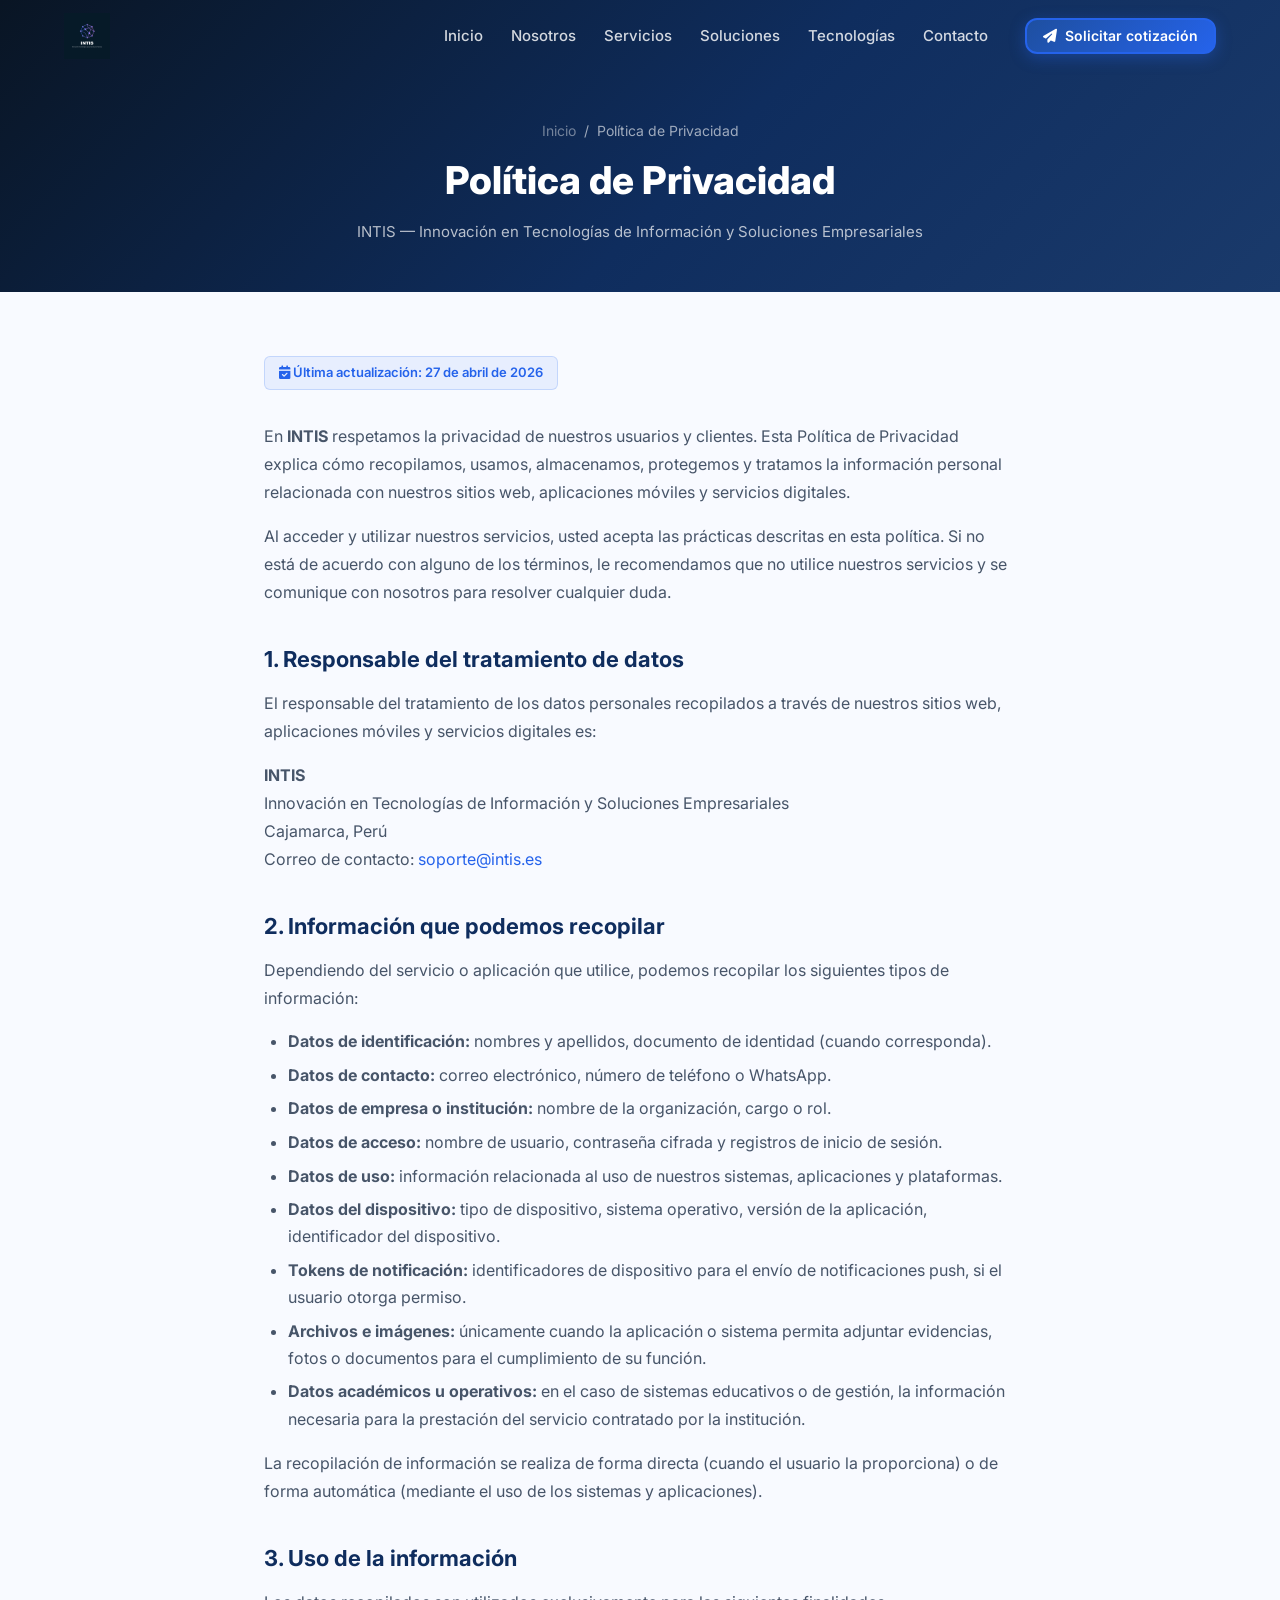
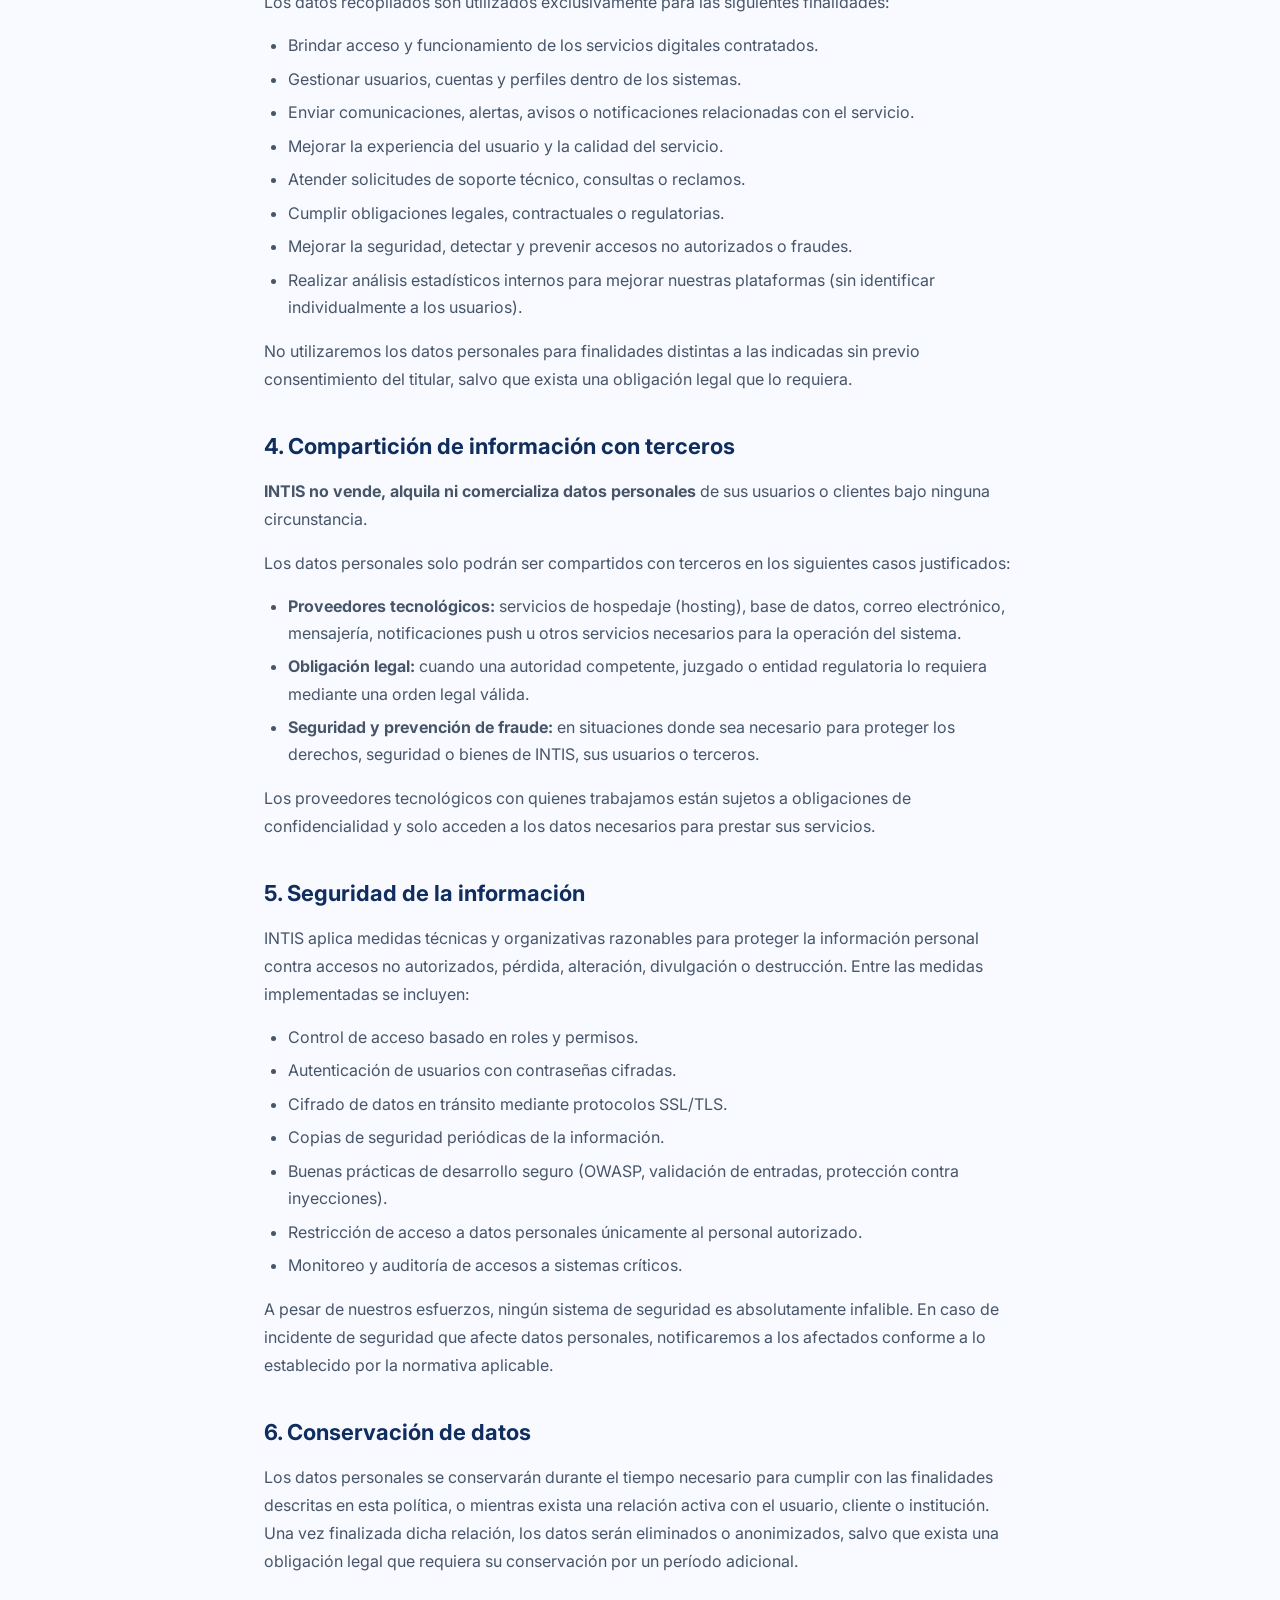
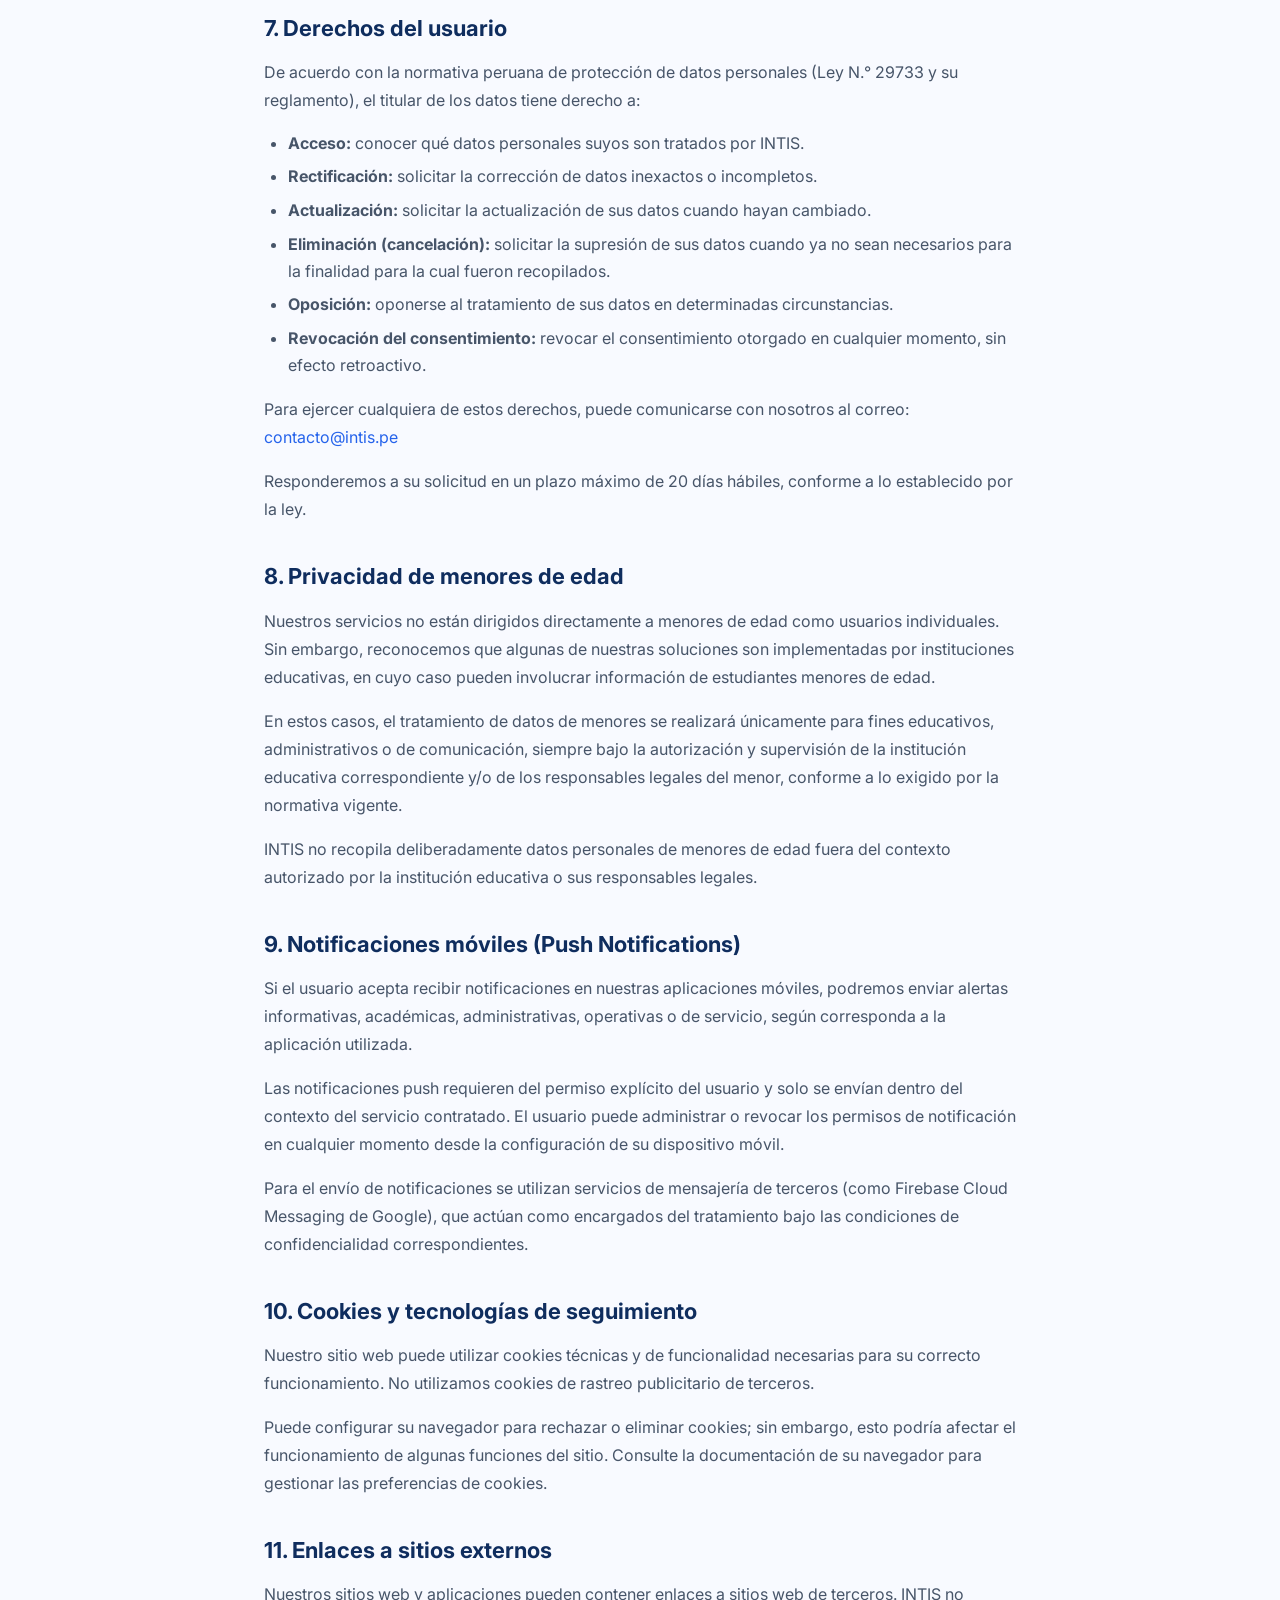
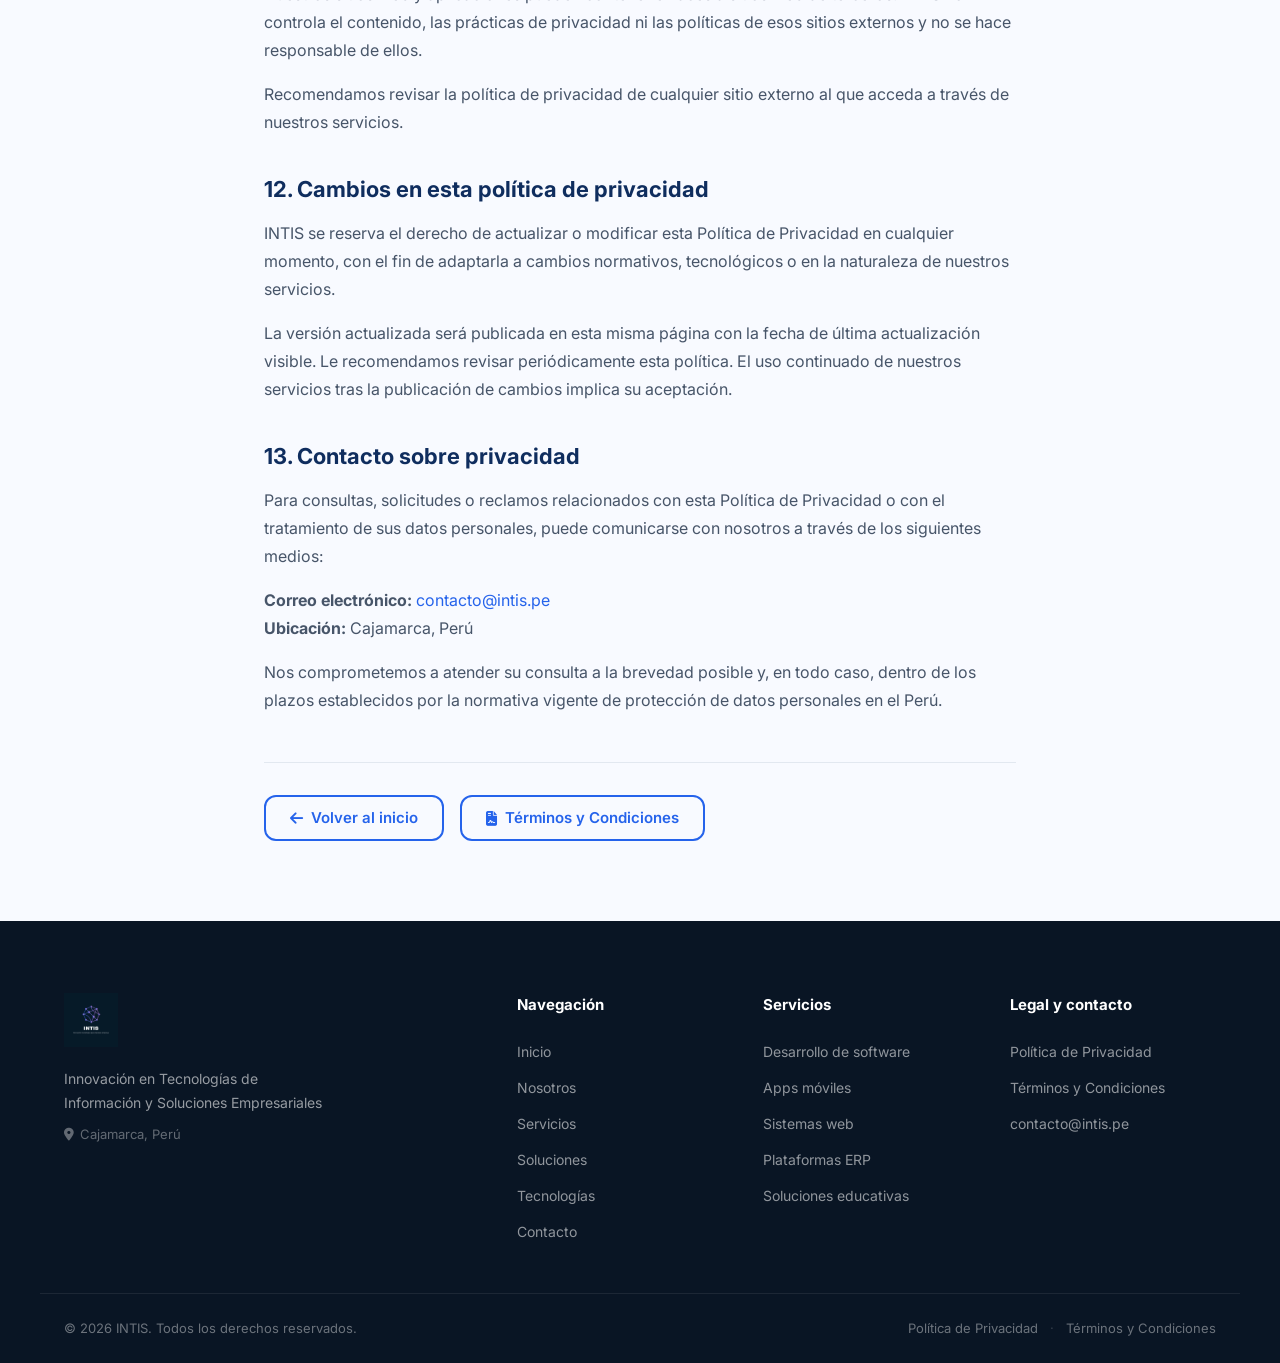
==== commit d0749f3a: "Update contact email in privacy policy" ====
--- a/politica-privacidad.html
+++ b/politica-privacidad.html
@@ -88,7 +88,7 @@
             <strong>INTIS</strong><br>
             Innovación en Tecnologías de Información y Soluciones Empresariales<br>
             Cajamarca, Perú<br>
-            Correo de contacto: <a href="mailto:contacto@intis.pe">contacto@intis.pe</a>
+            Correo de contacto: <a href="mailto:soporte@intis.es">soporte@intis.es</a>
         </p>
 
         <!-- 2 -->
--- a/css/styles.css
+++ b/css/styles.css
@@ -339,6 +339,7 @@
     max-width: 190px;
     max-height: 190px;
     object-fit: contain;
+    mix-blend-mode: screen;
 }
 .hero__card-float {
     position: absolute;
